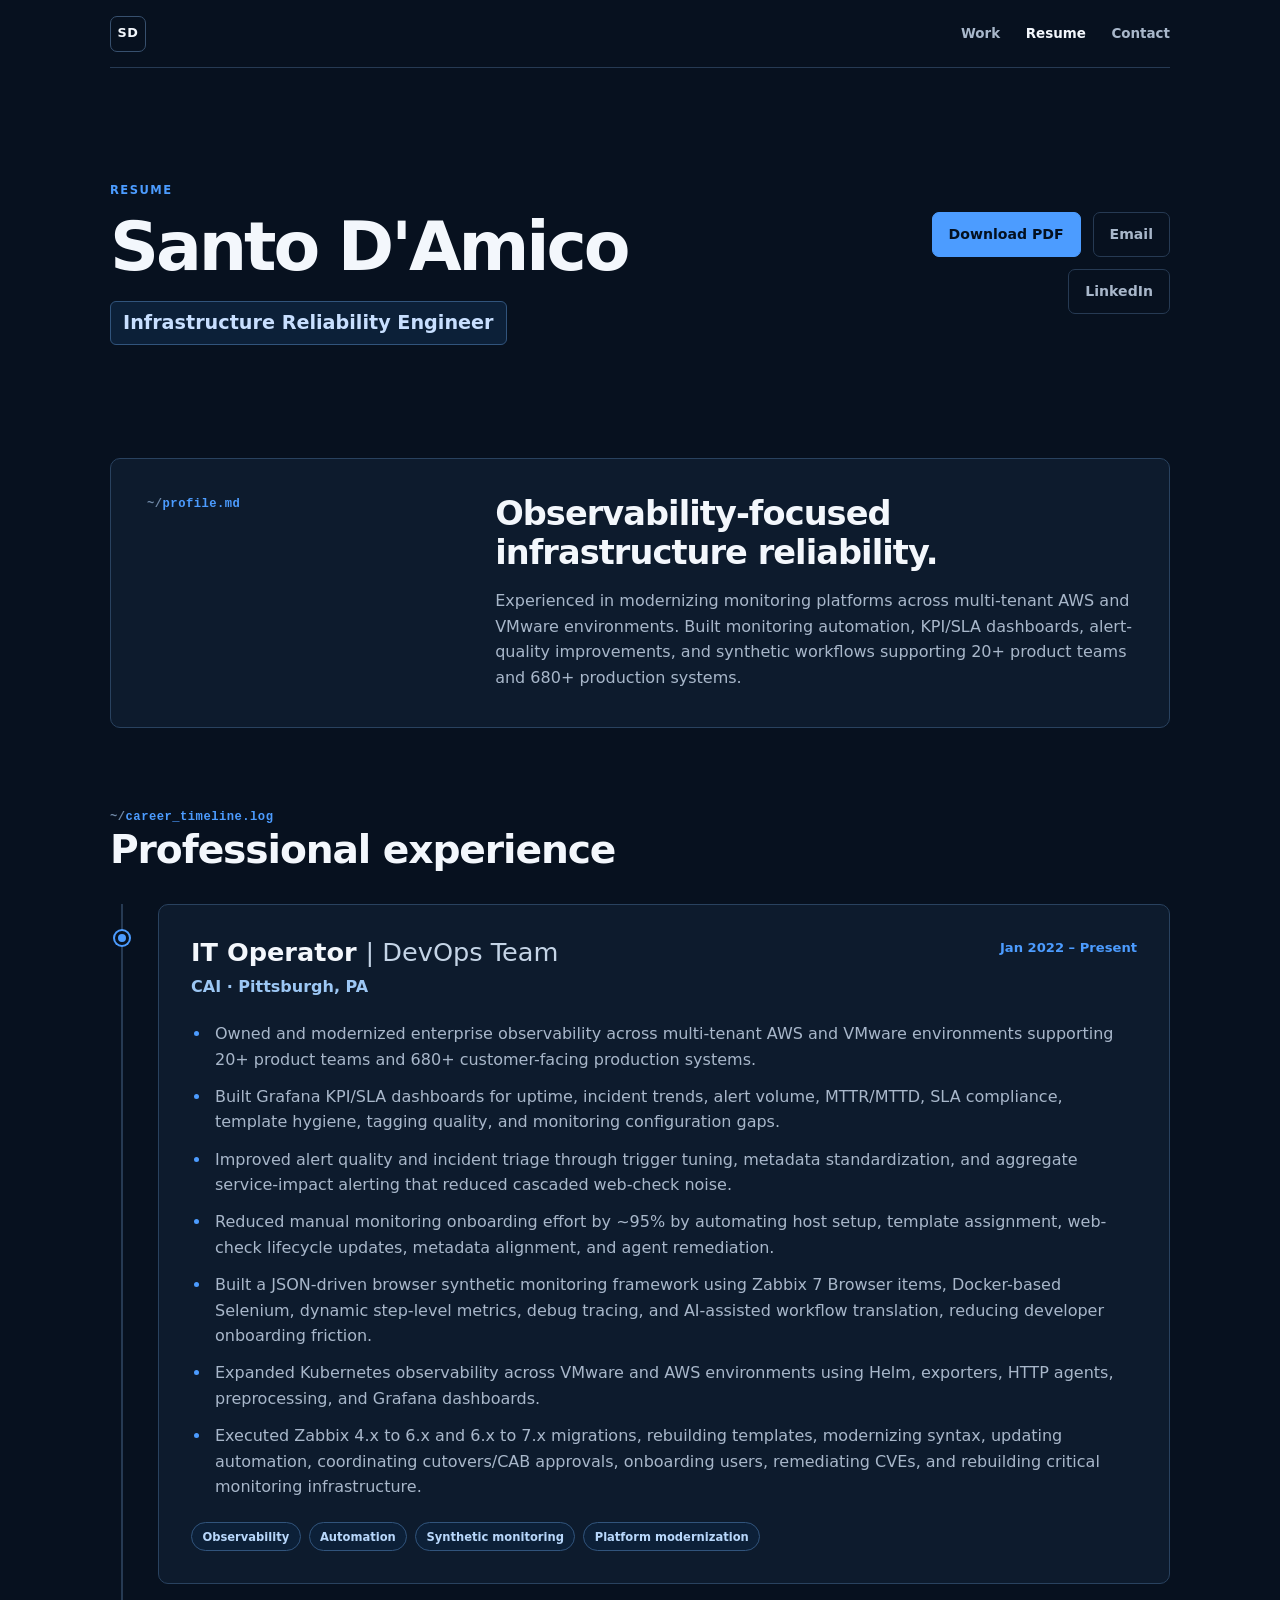
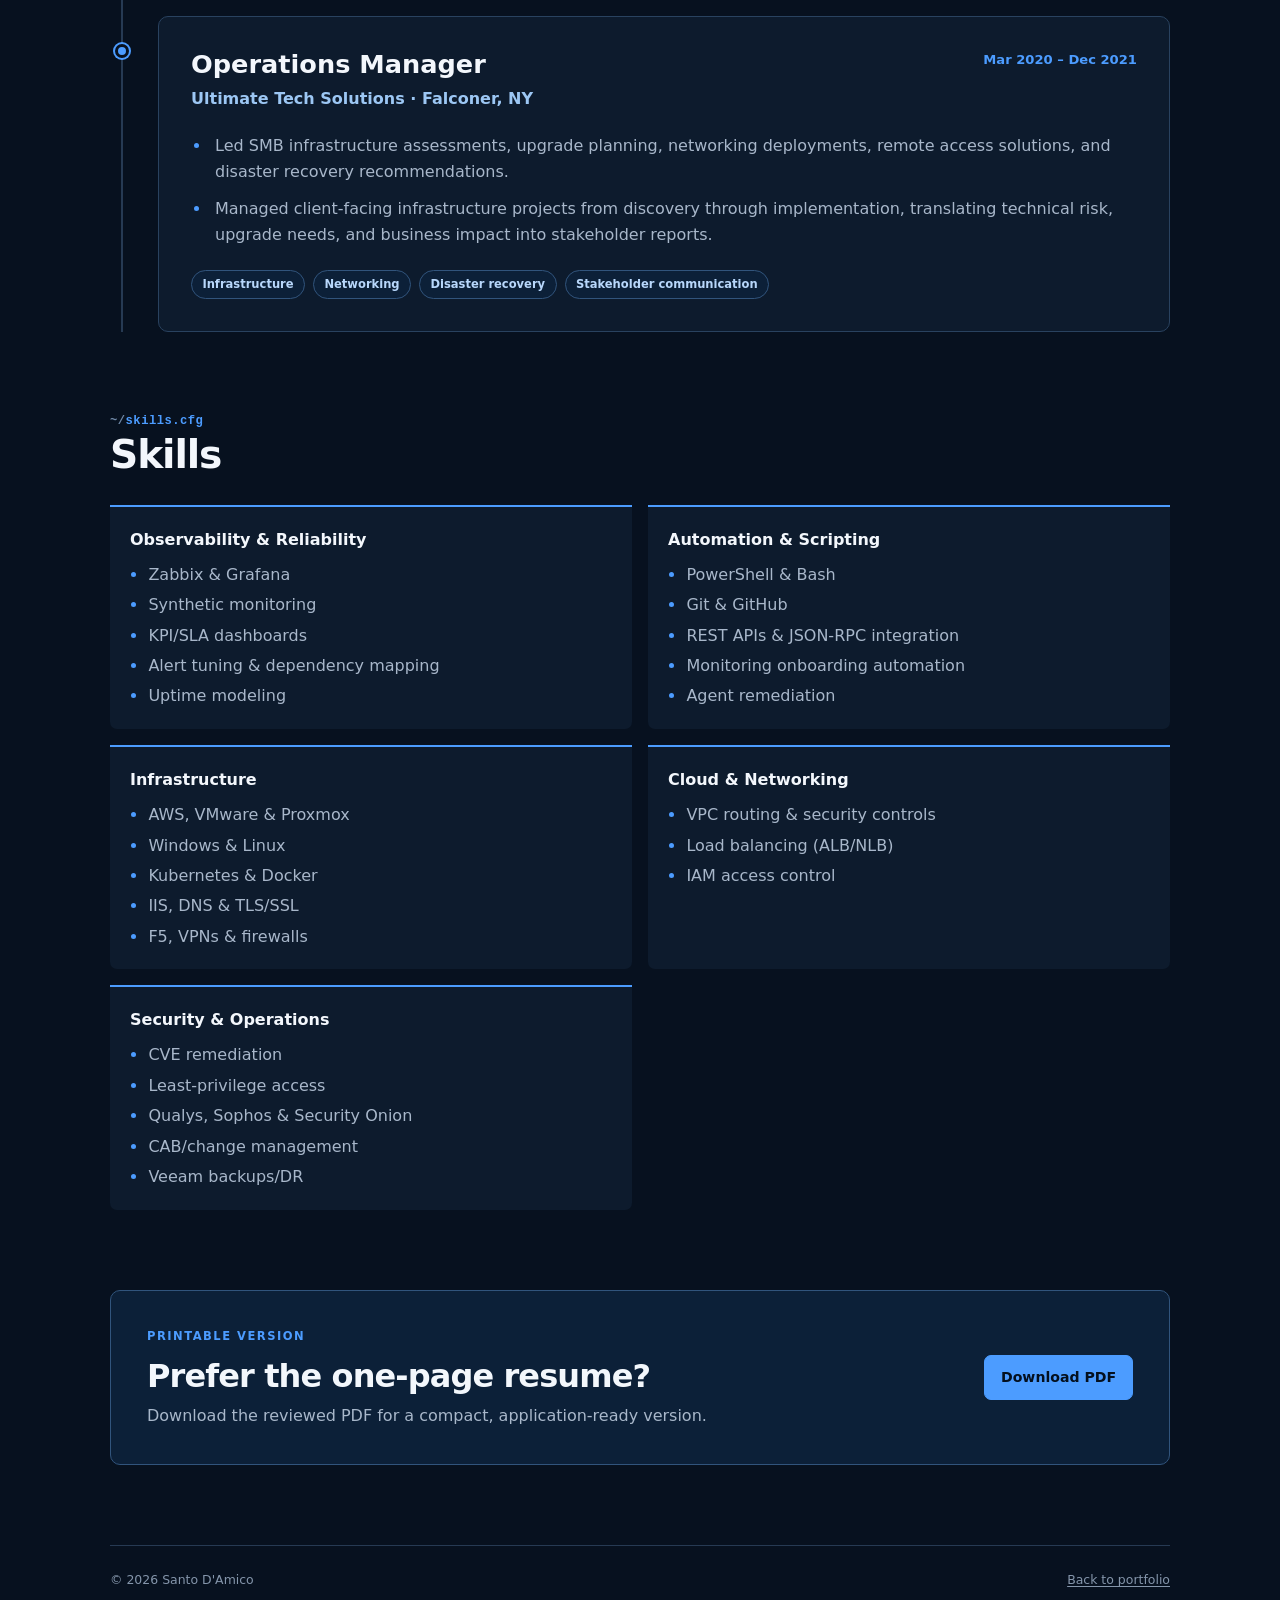
==== resume.html @ ddb1c0a3 "feat: add public resume" ====
<!doctype html>
<html lang="en">
<head>
  <meta charset="utf-8">
  <meta name="viewport" content="width=device-width, initial-scale=1">
  <meta name="description" content="Resume for Santo D'Amico, an infrastructure reliability engineer focused on observability, automation, and production operations.">
  <title>Resume — Santo D'Amico</title>
  <link rel="stylesheet" href="styles.css">
</head>
<body>
  <header class="site-header shell">
    <a class="wordmark" href="index.html" aria-label="Santo D'Amico home">SD</a>
    <nav class="site-nav" aria-label="Primary navigation">
      <a href="index.html#work">Work</a>
      <a href="resume.html" aria-current="page">Resume</a>
      <a href="index.html#contact">Contact</a>
    </nav>
  </header>

  <main id="top" class="shell resume-page">
    <section class="resume-intro" aria-labelledby="resume-heading">
      <div>
        <p class="eyebrow">Resume</p>
        <h1 id="resume-heading">Santo D'Amico</h1>
        <p class="role">Infrastructure Reliability Engineer</p>
      </div>
      <div class="resume-actions">
        <a class="button button-primary" href="assets/Santo-Damico-Resume.pdf" download>Download PDF</a>
        <a class="button button-secondary" href="mailto:s.damico@live.com">Email</a>
        <a class="button button-secondary" href="https://www.linkedin.com/in/santodamico/">LinkedIn</a>
      </div>
    </section>

    <section class="resume-summary" aria-labelledby="profile-heading">
      <p class="resume-file-label">profile.md</p>
      <h2 id="profile-heading">Observability-focused infrastructure reliability.</h2>
      <p>Experienced in modernizing monitoring platforms across multi-tenant AWS and VMware environments. Built monitoring automation, KPI/SLA dashboards, alert-quality improvements, and synthetic workflows supporting 20+ product teams and 680+ production systems.</p>
    </section>

    <section class="resume-section" aria-labelledby="experience-heading">
      <div class="section-heading">
        <p class="resume-file-label">career_timeline.log</p>
        <h2 id="experience-heading">Professional experience</h2>
      </div>

      <div class="career-timeline">
        <article class="timeline-entry">
          <div class="timeline-marker" aria-hidden="true"></div>
          <div class="timeline-card">
            <div class="timeline-header">
              <div>
                <h3>IT Operator <span class="title-context">| DevOps Team</span></h3>
                <p class="timeline-company">CAI · Pittsburgh, PA</p>
              </div>
              <p class="timeline-date"><time datetime="2022-01">Jan 2022</time> – Present</p>
            </div>
            <ul class="achievement-list">
              <li>Owned and modernized enterprise observability across multi-tenant AWS and VMware environments supporting 20+ product teams and 680+ customer-facing production systems.</li>
              <li>Built Grafana KPI/SLA dashboards for uptime, incident trends, alert volume, MTTR/MTTD, SLA compliance, template hygiene, tagging quality, and monitoring configuration gaps.</li>
              <li>Improved alert quality and incident triage through trigger tuning, metadata standardization, and aggregate service-impact alerting that reduced cascaded web-check noise.</li>
              <li>Reduced manual monitoring onboarding effort by ~95% by automating host setup, template assignment, web-check lifecycle updates, metadata alignment, and agent remediation.</li>
              <li>Built a JSON-driven browser synthetic monitoring framework using Zabbix 7 Browser items, Docker-based Selenium, dynamic step-level metrics, debug tracing, and AI-assisted workflow translation, reducing developer onboarding friction.</li>
              <li>Expanded Kubernetes observability across VMware and AWS environments using Helm, exporters, HTTP agents, preprocessing, and Grafana dashboards.</li>
              <li>Executed Zabbix 4.x to 6.x and 6.x to 7.x migrations, rebuilding templates, modernizing syntax, updating automation, coordinating cutovers/CAB approvals, onboarding users, remediating CVEs, and rebuilding critical monitoring infrastructure.</li>
            </ul>
            <div class="timeline-tags" aria-label="Key areas">
              <span>Observability</span>
              <span>Automation</span>
              <span>Synthetic monitoring</span>
              <span>Platform modernization</span>
            </div>
          </div>
        </article>

        <article class="timeline-entry">
          <div class="timeline-marker" aria-hidden="true"></div>
          <div class="timeline-card">
            <div class="timeline-header">
              <div>
                <h3>Operations Manager</h3>
                <p class="timeline-company">Ultimate Tech Solutions · Falconer, NY</p>
              </div>
              <p class="timeline-date"><time datetime="2020-03">Mar 2020</time> – <time datetime="2021-12">Dec 2021</time></p>
            </div>
            <ul class="achievement-list">
              <li>Led SMB infrastructure assessments, upgrade planning, networking deployments, remote access solutions, and disaster recovery recommendations.</li>
              <li>Managed client-facing infrastructure projects from discovery through implementation, translating technical risk, upgrade needs, and business impact into stakeholder reports.</li>
            </ul>
            <div class="timeline-tags" aria-label="Key areas">
              <span>Infrastructure</span>
              <span>Networking</span>
              <span>Disaster recovery</span>
              <span>Stakeholder communication</span>
            </div>
          </div>
        </article>
      </div>
    </section>

    <section class="resume-section" aria-labelledby="skills-heading">
      <div class="section-heading">
        <p class="resume-file-label">skills.cfg</p>
        <h2 id="skills-heading">Skills</h2>
      </div>
      <div class="skills-grid">
        <article>
          <h3>Observability &amp; Reliability</h3>
          <ul>
            <li>Zabbix &amp; Grafana</li>
            <li>Synthetic monitoring</li>
            <li>KPI/SLA dashboards</li>
            <li>Alert tuning &amp; dependency mapping</li>
            <li>Uptime modeling</li>
          </ul>
        </article>
        <article>
          <h3>Automation &amp; Scripting</h3>
          <ul>
            <li>PowerShell &amp; Bash</li>
            <li>Git &amp; GitHub</li>
            <li>REST APIs &amp; JSON-RPC integration</li>
            <li>Monitoring onboarding automation</li>
            <li>Agent remediation</li>
          </ul>
        </article>
        <article>
          <h3>Infrastructure</h3>
          <ul>
            <li>AWS, VMware &amp; Proxmox</li>
            <li>Windows &amp; Linux</li>
            <li>Kubernetes &amp; Docker</li>
            <li>IIS, DNS &amp; TLS/SSL</li>
            <li>F5, VPNs &amp; firewalls</li>
          </ul>
        </article>
        <article>
          <h3>Cloud &amp; Networking</h3>
          <ul>
            <li>VPC routing &amp; security controls</li>
            <li>Load balancing (ALB/NLB)</li>
            <li>IAM access control</li>
          </ul>
        </article>
        <article>
          <h3>Security &amp; Operations</h3>
          <ul>
            <li>CVE remediation</li>
            <li>Least-privilege access</li>
            <li>Qualys, Sophos &amp; Security Onion</li>
            <li>CAB/change management</li>
            <li>Veeam backups/DR</li>
          </ul>
        </article>
      </div>
    </section>

    <section class="resume-download" aria-labelledby="download-heading">
      <div>
        <p class="eyebrow">Printable version</p>
        <h2 id="download-heading">Prefer the one-page resume?</h2>
        <p>Download the reviewed PDF for a compact, application-ready version.</p>
      </div>
      <a class="button button-primary" href="assets/Santo-Damico-Resume.pdf" download>Download PDF</a>
    </section>
  </main>

  <footer class="shell">
    <p>© 2026 Santo D'Amico</p>
    <a href="index.html">Back to portfolio</a>
  </footer>
</body>
</html>
---- styles.css ----
:root {
  color-scheme: dark;
  --bg: #07111f;
  --surface: #0d1b2d;
  --surface-strong: #12243a;
  --text: #f3f7fc;
  --muted: #a8b7ca;
  --line: #263a53;
  --accent: #4c9cff;
  --accent-hover: #74b3ff;
  --max: 1060px;
  --gutter: clamp(1rem, 4vw, 2rem);
  --radius: 10px;
  --font: Inter, ui-sans-serif, system-ui, -apple-system, BlinkMacSystemFont, "Segoe UI", sans-serif;
}

*, *::before, *::after { box-sizing: border-box; }
html { scroll-behavior: smooth; }
body {
  margin: 0;
  min-width: 320px;
  overflow-x: hidden;
  background: var(--bg);
  color: var(--text);
  font-family: var(--font);
  font-size: 16px;
  line-height: 1.6;
  -webkit-font-smoothing: antialiased;
}
a { color: inherit; text-underline-offset: 0.2em; }
a:hover { color: var(--accent-hover); }
a:focus-visible {
  outline: 3px solid var(--accent);
  outline-offset: 4px;
  border-radius: 3px;
}
p, h1, h2, h3, h4 { overflow-wrap: break-word; }
.shell { width: min(calc(100% - (2 * var(--gutter))), var(--max)); margin-inline: auto; }

.site-header {
  display: flex;
  align-items: center;
  justify-content: space-between;
  gap: 1.5rem;
  min-height: 68px;
  border-bottom: 1px solid var(--line);
}
.wordmark {
  display: inline-grid;
  width: 36px;
  height: 36px;
  place-items: center;
  border: 1px solid #37506e;
  border-radius: 7px;
  color: var(--text);
  font-size: 0.8rem;
  font-weight: 800;
  letter-spacing: 0.05em;
  text-decoration: none;
}
.wordmark:hover { border-color: var(--accent); color: var(--text); }
.site-nav { display: flex; gap: clamp(0.8rem, 3vw, 1.6rem); font-size: 0.84rem; font-weight: 650; }
.site-nav a { color: var(--muted); text-decoration: none; }
.site-nav a:hover { color: var(--text); }
.site-nav a[aria-current="page"] { color: var(--text); }

main { display: block; }
.hero {
  display: grid;
  align-content: center;
  min-height: min(620px, calc(100svh - 68px));
  padding-block: clamp(3.25rem, 8vh, 5.5rem);
}
.eyebrow {
  margin: 0 0 0.8rem;
  color: var(--accent);
  font-size: 0.72rem;
  font-weight: 800;
  letter-spacing: 0.13em;
  text-transform: uppercase;
}
h1 {
  margin: 0;
  font-size: clamp(3.25rem, 7vw, 4.25rem);
  line-height: 1.02;
  letter-spacing: -0.045em;
}
.role {
  display: inline-block;
  width: fit-content;
  max-width: 100%;
  margin: 1.25rem 0 0;
  padding: 0.5rem 0.75rem;
  border: 1px solid #31547c;
  border-radius: 6px;
  background: #0c2038;
  color: #c8dfff;
  font-size: clamp(1rem, 2.2vw, 1.2rem);
  font-weight: 650;
  line-height: 1.35;
}
.lede { max-width: 670px; margin: 1.35rem 0 0; color: var(--muted); font-size: clamp(1rem, 1.8vw, 1.12rem); }
.hero-actions { display: flex; flex-wrap: wrap; align-items: center; gap: 0.8rem; margin-top: 1.65rem; }
.button {
  display: inline-flex;
  min-height: 44px;
  align-items: center;
  justify-content: center;
  padding: 0.65rem 1rem;
  border: 1px solid var(--line);
  border-radius: 7px;
  font-size: 0.88rem;
  font-weight: 750;
  text-decoration: none;
}
.button-primary { border-color: var(--accent); background: var(--accent); color: #04101f; }
.button-primary:hover { border-color: var(--accent-hover); background: var(--accent-hover); color: #04101f; }
.button-secondary { color: var(--muted); }
.button-secondary:hover { border-color: #476482; color: var(--text); }

.section { padding-block: clamp(3.5rem, 7vw, 5rem); border-top: 1px solid var(--line); scroll-margin-top: 1rem; }
.section-heading { max-width: 720px; margin-bottom: 1.75rem; }
.section-heading .eyebrow { margin-bottom: 0.5rem; }
h2 { margin: 0; font-size: clamp(1.75rem, 3.6vw, 2.45rem); line-height: 1.15; letter-spacing: -0.028em; }

.project {
  padding: clamp(1.35rem, 3.5vw, 2rem);
  border: 1px solid #29425f;
  border-radius: var(--radius);
  background: var(--surface);
}
.project-type { margin: 0 0 0.65rem; color: #8cb9ec; font-size: 0.72rem; font-weight: 800; letter-spacing: 0.1em; text-transform: uppercase; }
.project h3 { margin: 0; font-size: clamp(1.45rem, 3vw, 2rem); line-height: 1.2; letter-spacing: -0.02em; }
.project-summary { max-width: 790px; margin: 0.8rem 0 0; color: var(--muted); }
.project-points { display: grid; grid-template-columns: repeat(3, minmax(0, 1fr)); gap: 1rem; margin: 1.5rem 0; }
.project-points div { padding: 1rem; border: 1px solid var(--line); border-radius: 7px; background: #091626; }
.project-points h4 { margin: 0 0 0.35rem; color: #bcd8f7; font-size: 0.76rem; letter-spacing: 0.08em; text-transform: uppercase; }
.project-points p { margin: 0; color: var(--muted); font-size: 0.9rem; line-height: 1.5; }
.project-link {
  display: inline-flex;
  min-height: 44px;
  align-items: center;
  gap: 0.4rem;
  padding: 0.65rem 1rem;
  border: 1px solid var(--accent);
  border-radius: 7px;
  background: var(--accent);
  color: #04101f;
  font-weight: 800;
  text-decoration: none;
}
.project-link:hover { border-color: var(--accent-hover); background: var(--accent-hover); color: #04101f; }
.project-link span { color: inherit; }

.lens-grid { display: grid; grid-template-columns: repeat(3, minmax(0, 1fr)); gap: 1rem; }
.lens-grid article { padding: 1.25rem; border-top: 2px solid var(--accent); border-radius: 0 0 7px 7px; background: var(--surface); }
.lens-grid h3 { margin: 0 0 0.4rem; font-size: 1.15rem; }
.lens-grid p { margin: 0; color: var(--muted); font-size: 0.92rem; }

.about-copy { max-width: 780px; margin: 1rem 0 0; color: var(--muted); font-size: 1.03rem; }
.contact-row { display: flex; flex-wrap: wrap; align-items: center; gap: 0.75rem 1.25rem; margin-top: 1.25rem; font-style: normal; }
.contact-row span { color: var(--muted); }
.contact-row a { font-weight: 700; }

footer { display: flex; justify-content: space-between; gap: 1rem; padding-block: 1.5rem 2rem; border-top: 1px solid var(--line); color: #8495aa; font-size: 0.78rem; }
footer p { margin: 0; }

.resume-page { padding-bottom: clamp(3.5rem, 7vw, 5rem); }
.resume-intro {
  display: flex;
  min-height: 390px;
  align-items: center;
  justify-content: space-between;
  gap: 2rem;
  padding-block: clamp(3.25rem, 8vh, 5rem);
}
.resume-intro h1 { font-size: clamp(2.9rem, 7vw, 4.25rem); }
.resume-actions { display: flex; max-width: 280px; flex-wrap: wrap; justify-content: flex-end; gap: 0.75rem; }
.resume-summary {
  display: grid;
  grid-template-columns: minmax(220px, 0.8fr) minmax(0, 1.7fr);
  gap: 1rem 3rem;
  padding: clamp(1.5rem, 4vw, 2.25rem);
  border: 1px solid #29425f;
  border-radius: var(--radius);
  background: var(--surface);
}
.resume-summary .resume-file-label { grid-row: 1 / span 2; }
.resume-summary h2 { font-size: clamp(1.55rem, 3vw, 2.1rem); }
.resume-summary > p:last-child { margin: 0; color: var(--muted); }
.resume-file-label {
  margin: 0;
  color: var(--accent);
  font-family: ui-monospace, SFMono-Regular, Menlo, Consolas, monospace;
  font-size: 0.76rem;
  font-weight: 750;
  letter-spacing: 0.04em;
}
.resume-file-label::before { content: "~/"; color: #6f88a6; }
.resume-section { padding-top: clamp(3.5rem, 7vw, 5rem); }
.career-timeline { position: relative; margin-top: 2rem; }
.career-timeline::before {
  position: absolute;
  top: 0;
  bottom: 0;
  left: 11px;
  width: 2px;
  background: var(--line);
  content: "";
}
.timeline-entry { position: relative; padding: 0 0 2rem 3rem; }
.timeline-entry:last-child { padding-bottom: 0; }
.timeline-marker {
  position: absolute;
  top: 1.7rem;
  left: 5px;
  width: 14px;
  height: 14px;
  border: 3px solid var(--bg);
  border-radius: 50%;
  background: var(--accent);
  box-shadow: 0 0 0 2px var(--accent);
}
.timeline-card { padding: clamp(1.3rem, 3.5vw, 2rem); border: 1px solid #29425f; border-radius: var(--radius); background: var(--surface); }
.timeline-header { display: flex; align-items: flex-start; justify-content: space-between; gap: 1rem 2rem; }
.timeline-header h3 { margin: 0; font-size: clamp(1.25rem, 2.6vw, 1.6rem); line-height: 1.25; }
.title-context { color: #c4d4e6; font-weight: 500; }
.timeline-company { margin: 0.3rem 0 0; color: #9cc7f4; font-weight: 650; }
.timeline-date { flex: 0 0 auto; margin: 0; color: var(--accent); font-size: 0.82rem; font-weight: 750; }
.achievement-list { margin: 1.35rem 0 0; padding-left: 1.25rem; color: var(--muted); }
.achievement-list li { margin-top: 0.72rem; padding-left: 0.25rem; }
.achievement-list li::marker { color: var(--accent); }
.timeline-tags { display: flex; flex-wrap: wrap; gap: 0.5rem; margin-top: 1.4rem; }
.timeline-tags span {
  padding: 0.28rem 0.65rem;
  border: 1px solid #31547c;
  border-radius: 999px;
  background: #0c2038;
  color: #b8d7fb;
  font-size: 0.72rem;
  font-weight: 700;
}
.skills-grid { display: grid; grid-template-columns: repeat(2, minmax(0, 1fr)); gap: 1rem; }
.skills-grid article { padding: 1.25rem; border-top: 2px solid var(--accent); border-radius: 0 0 7px 7px; background: var(--surface); }
.skills-grid h3 { margin: 0 0 0.6rem; font-size: 1rem; }
.skills-grid ul { margin: 0; padding-left: 1.15rem; color: var(--muted); }
.skills-grid li { margin-top: 0.3rem; }
.skills-grid li::marker { color: var(--accent); }
.resume-download {
  display: flex;
  align-items: center;
  justify-content: space-between;
  gap: 2rem;
  margin-top: clamp(3.5rem, 7vw, 5rem);
  padding: clamp(1.5rem, 4vw, 2.25rem);
  border: 1px solid #31547c;
  border-radius: var(--radius);
  background: #0c2038;
}
.resume-download h2 { font-size: clamp(1.5rem, 3vw, 2rem); }
.resume-download p:not(.eyebrow) { margin: 0.5rem 0 0; color: var(--muted); }
.resume-download .button { flex: 0 0 auto; }

@media (max-width: 700px) {
  .hero { min-height: auto; max-height: none; padding-block: 4rem; }
  .project-points, .lens-grid { grid-template-columns: 1fr; }
  .project-points { gap: 0.75rem; }
  .resume-intro { min-height: auto; align-items: flex-start; flex-direction: column; }
  .resume-actions { max-width: none; justify-content: flex-start; }
  .resume-summary { grid-template-columns: 1fr; }
  .resume-summary .resume-file-label { grid-row: auto; }
  .timeline-header { flex-direction: column; }
  .skills-grid { grid-template-columns: 1fr; }
  .resume-download { align-items: flex-start; flex-direction: column; }
}
@media (max-width: 420px) {
  .site-header { gap: 0.75rem; }
  .site-nav { gap: 0.75rem; font-size: 0.78rem; }
  h1 { font-size: clamp(2.7rem, 15vw, 3.25rem); }
  .hero-actions { align-items: stretch; flex-direction: column; }
  .button { width: 100%; }
  .resume-actions { width: 100%; }
  .timeline-entry { padding-left: 2.25rem; }
  footer { align-items: flex-start; flex-direction: column; }
}
@media (prefers-reduced-motion: reduce) { html { scroll-behavior: auto; } }
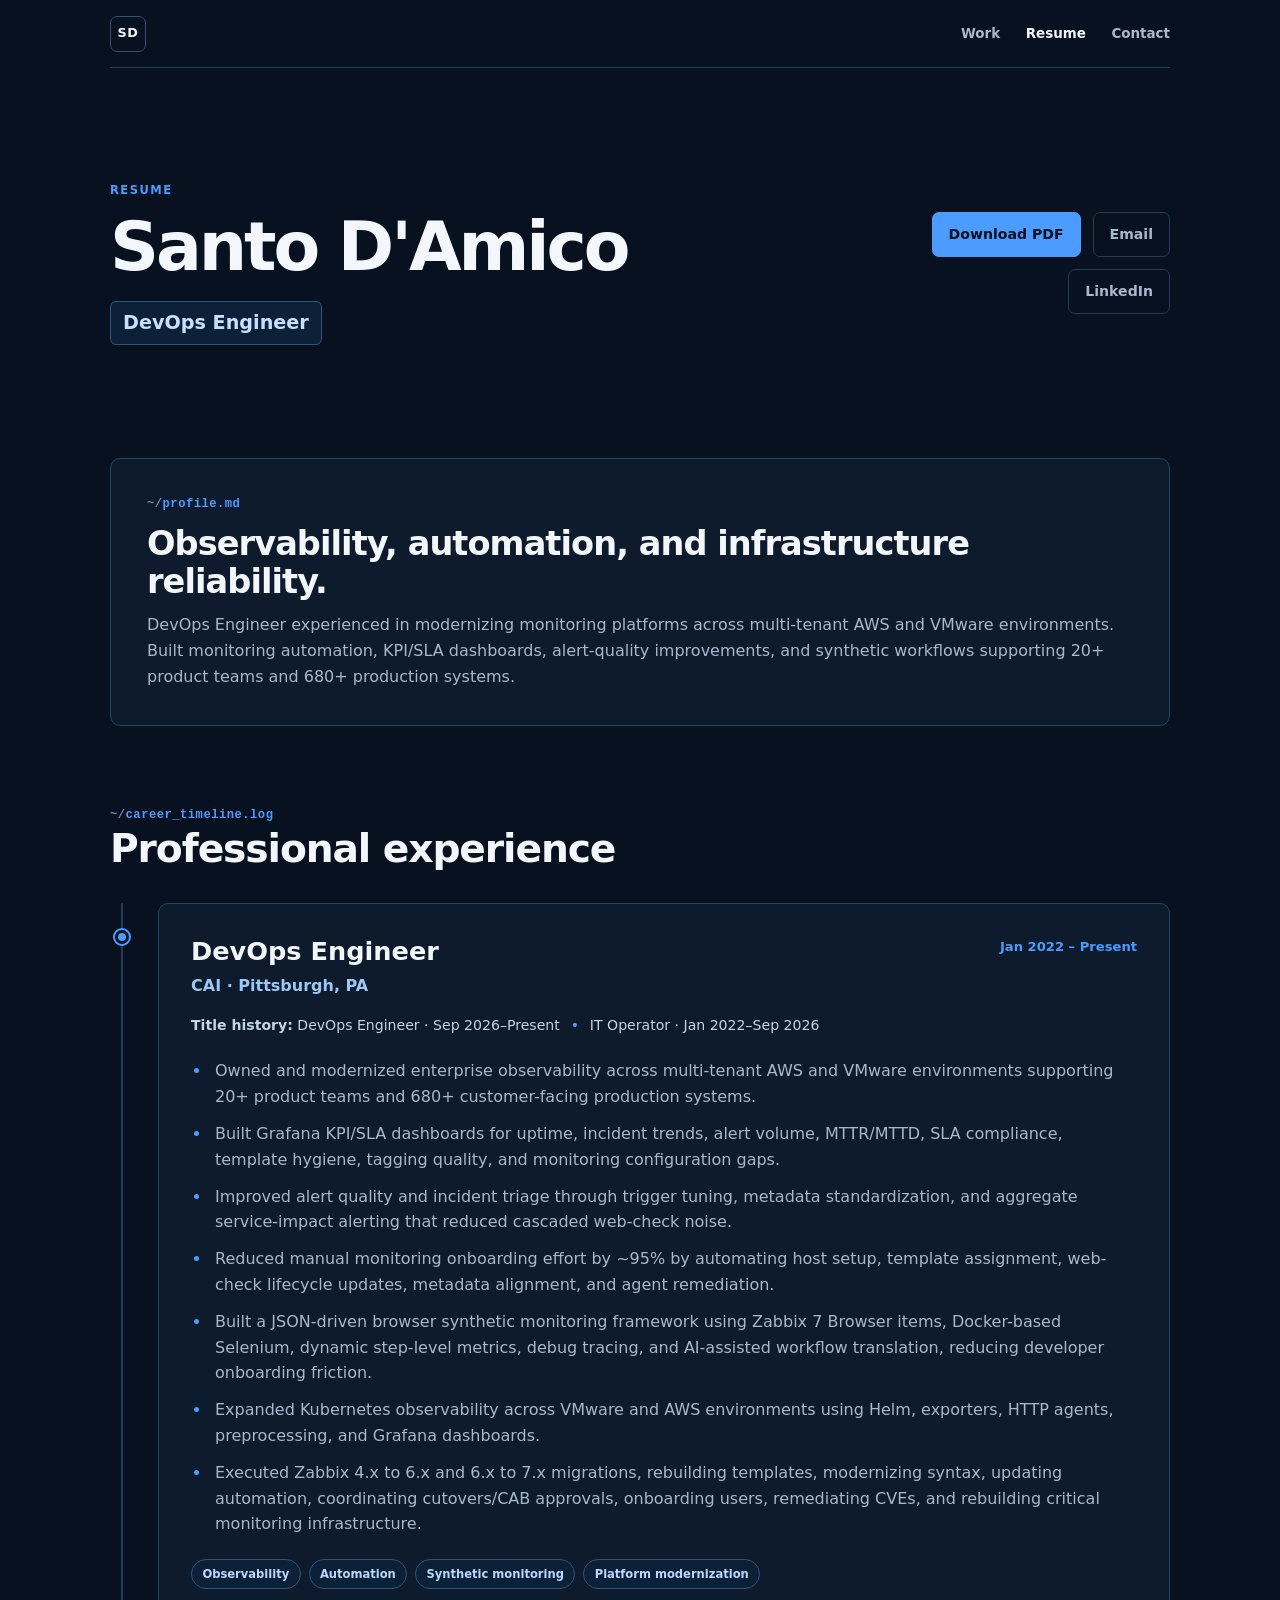
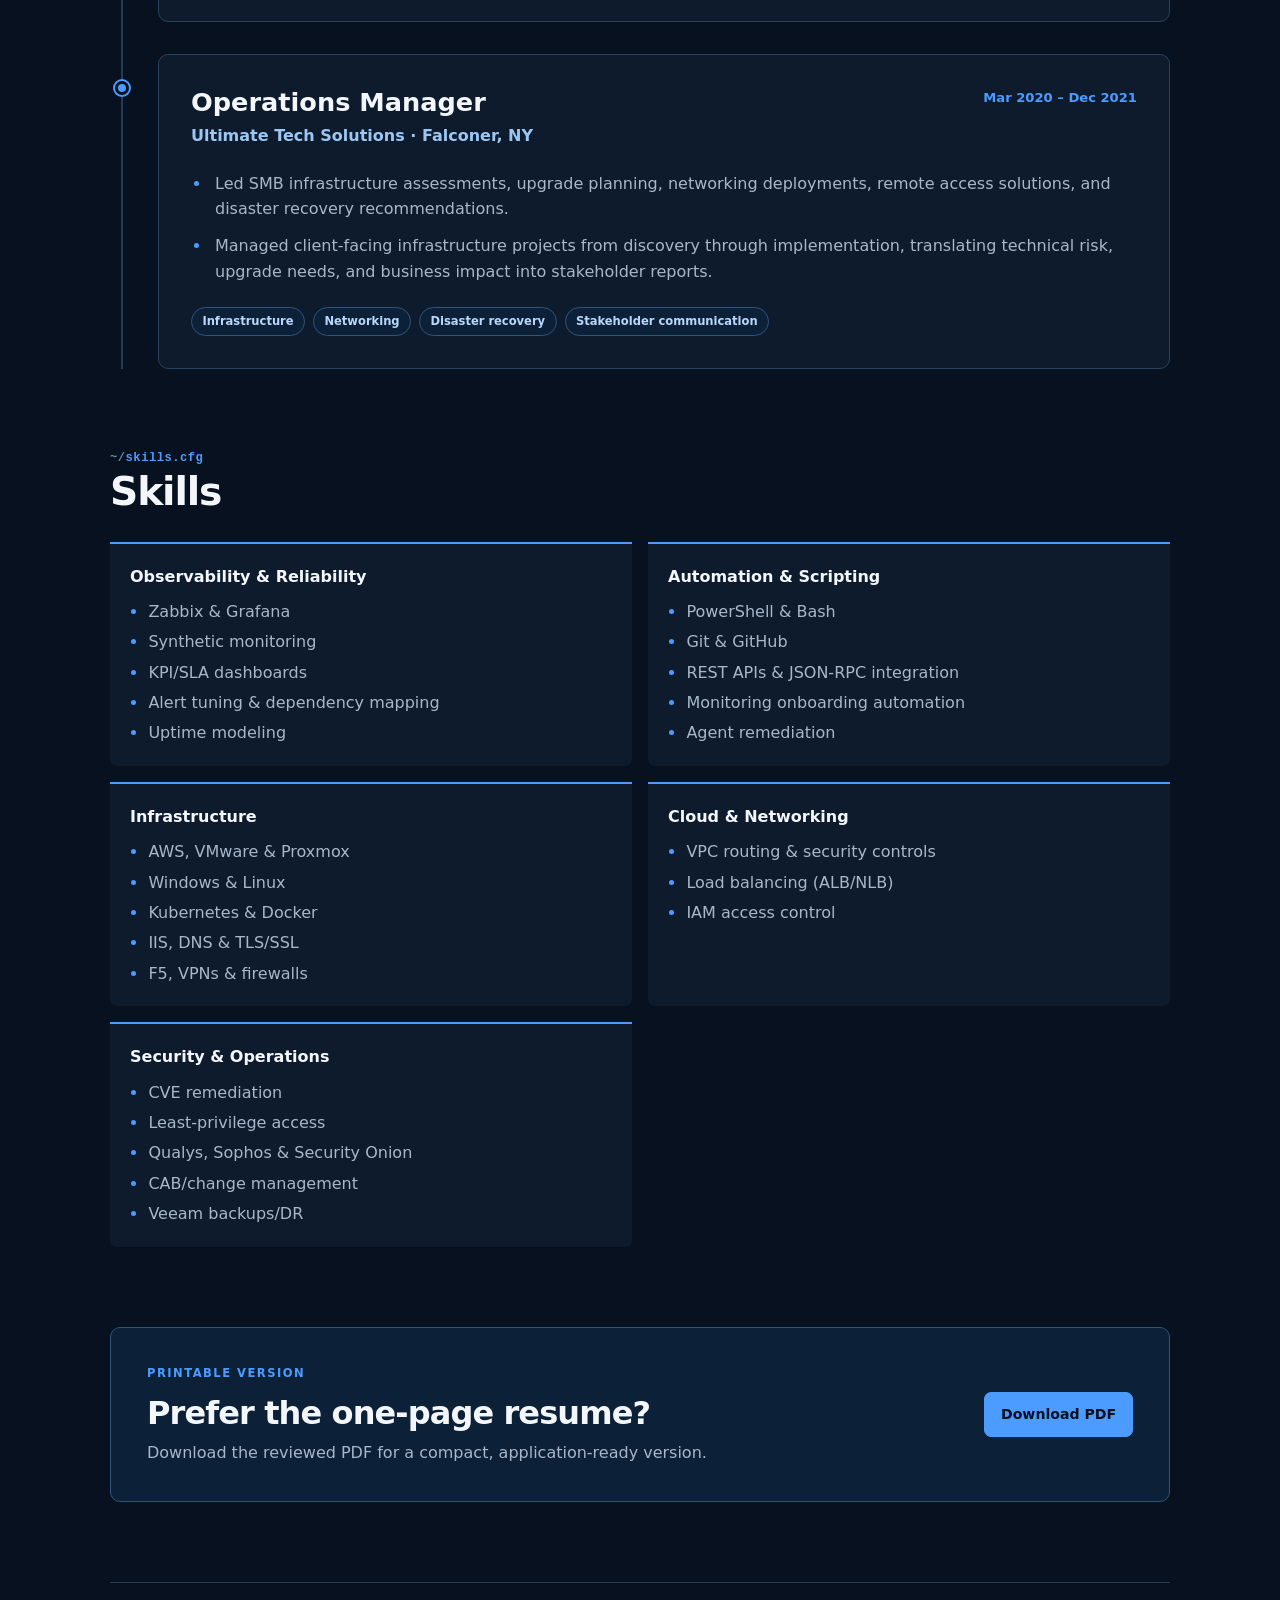
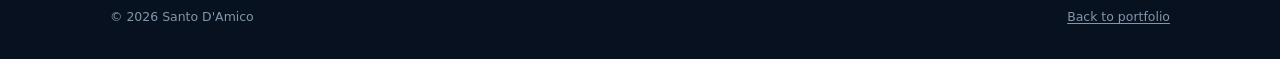
==== commit d88cd751: "feat: update portfolio for DevOps promotion" ====
--- a/resume.html
+++ b/resume.html
@@ -3,7 +3,7 @@
 <head>
   <meta charset="utf-8">
   <meta name="viewport" content="width=device-width, initial-scale=1">
-  <meta name="description" content="Resume for Santo D'Amico, an infrastructure reliability engineer focused on observability, automation, and production operations.">
+  <meta name="description" content="Resume for Santo D'Amico, a DevOps Engineer specializing in observability, automation, and infrastructure reliability.">
   <title>Resume — Santo D'Amico</title>
   <link rel="stylesheet" href="styles.css">
 </head>
@@ -22,7 +22,7 @@
       <div>
         <p class="eyebrow">Resume</p>
         <h1 id="resume-heading">Santo D'Amico</h1>
-        <p class="role">Infrastructure Reliability Engineer</p>
+        <p class="role">DevOps Engineer</p>
       </div>
       <div class="resume-actions">
         <a class="button button-primary" href="assets/Santo-Damico-Resume.pdf" download>Download PDF</a>
@@ -33,8 +33,8 @@
 
     <section class="resume-summary" aria-labelledby="profile-heading">
       <p class="resume-file-label">profile.md</p>
-      <h2 id="profile-heading">Observability-focused infrastructure reliability.</h2>
-      <p>Experienced in modernizing monitoring platforms across multi-tenant AWS and VMware environments. Built monitoring automation, KPI/SLA dashboards, alert-quality improvements, and synthetic workflows supporting 20+ product teams and 680+ production systems.</p>
+      <h2 id="profile-heading">Observability, automation, and infrastructure reliability.</h2>
+      <p>DevOps Engineer experienced in modernizing monitoring platforms across multi-tenant AWS and VMware environments. Built monitoring automation, KPI/SLA dashboards, alert-quality improvements, and synthetic workflows supporting 20+ product teams and 680+ production systems.</p>
     </section>
 
     <section class="resume-section" aria-labelledby="experience-heading">
@@ -49,11 +49,12 @@
           <div class="timeline-card">
             <div class="timeline-header">
               <div>
-                <h3>IT Operator <span class="title-context">| DevOps Team</span></h3>
+                <h3>DevOps Engineer</h3>
                 <p class="timeline-company">CAI · Pittsburgh, PA</p>
               </div>
               <p class="timeline-date"><time datetime="2022-01">Jan 2022</time> – Present</p>
             </div>
+            <p class="timeline-history"><strong>Title history:</strong> DevOps Engineer · Sep 2026–Present <span aria-hidden="true">•</span> IT Operator · Jan 2022–Sep 2026</p>
             <ul class="achievement-list">
               <li>Owned and modernized enterprise observability across multi-tenant AWS and VMware environments supporting 20+ product teams and 680+ customer-facing production systems.</li>
               <li>Built Grafana KPI/SLA dashboards for uptime, incident trends, alert volume, MTTR/MTTD, SLA compliance, template hygiene, tagging quality, and monitoring configuration gaps.</li>
--- a/styles.css
+++ b/styles.css
@@ -178,14 +178,14 @@
 .resume-actions { display: flex; max-width: 280px; flex-wrap: wrap; justify-content: flex-end; gap: 0.75rem; }
 .resume-summary {
   display: grid;
-  grid-template-columns: minmax(220px, 0.8fr) minmax(0, 1.7fr);
-  gap: 1rem 3rem;
+  grid-template-columns: 1fr;
+  gap: 0.65rem;
   padding: clamp(1.5rem, 4vw, 2.25rem);
   border: 1px solid #29425f;
   border-radius: var(--radius);
   background: var(--surface);
 }
-.resume-summary .resume-file-label { grid-row: 1 / span 2; }
+.resume-summary .resume-file-label { grid-row: auto; }
 .resume-summary h2 { font-size: clamp(1.55rem, 3vw, 2.1rem); }
 .resume-summary > p:last-child { margin: 0; color: var(--muted); }
 .resume-file-label {
@@ -227,6 +227,8 @@
 .title-context { color: #c4d4e6; font-weight: 500; }
 .timeline-company { margin: 0.3rem 0 0; color: #9cc7f4; font-weight: 650; }
 .timeline-date { flex: 0 0 auto; margin: 0; color: var(--accent); font-size: 0.82rem; font-weight: 750; }
+.timeline-history { margin: 1rem 0 0; color: #c4d4e6; font-size: 0.88rem; }
+.timeline-history span { margin-inline: 0.4rem; color: var(--accent); }
 .achievement-list { margin: 1.35rem 0 0; padding-left: 1.25rem; color: var(--muted); }
 .achievement-list li { margin-top: 0.72rem; padding-left: 0.25rem; }
 .achievement-list li::marker { color: var(--accent); }
